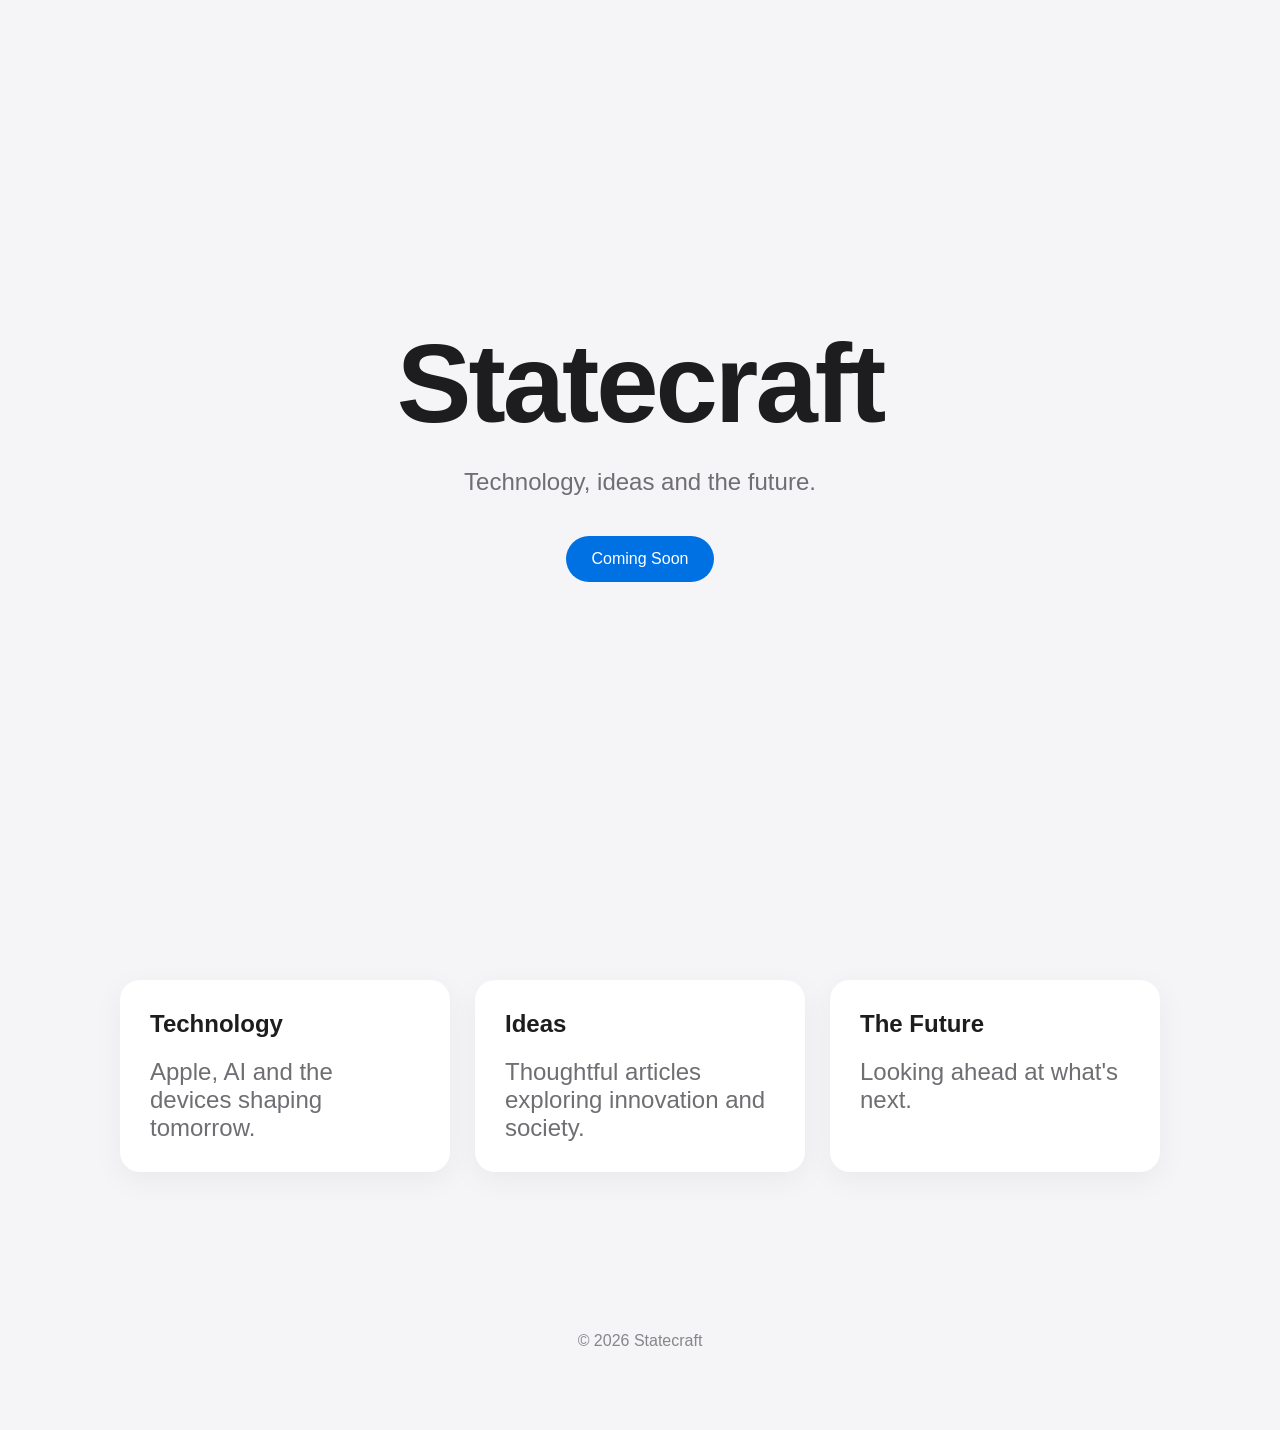
==== index.html @ 0c839ef3 "Create index.html" ====
<!DOCTYPE html>
<html lang="en">
<head>
<meta charset="UTF-8">
<meta name="viewport" content="width=device-width, initial-scale=1.0">

<title>Statecraft</title>

<style>

*{
    margin:0;
    padding:0;
    box-sizing:border-box;
}

body{
    font-family:-apple-system,BlinkMacSystemFont,"SF Pro Display",sans-serif;
    background:#f5f5f7;
    color:#1d1d1f;
}

.hero{
    height:100vh;
    display:flex;
    flex-direction:column;
    justify-content:center;
    align-items:center;
    text-align:center;
    padding:40px;
}

h1{
    font-size:clamp(4rem,10vw,7rem);
    font-weight:700;
    letter-spacing:-3px;
}

p{
    margin-top:20px;
    font-size:1.5rem;
    color:#6e6e73;
    max-width:700px;
}

.button{
    margin-top:40px;
    background:#0071e3;
    color:white;
    text-decoration:none;
    padding:14px 26px;
    border-radius:999px;
    transition:.25s;
}

.button:hover{
    background:#0077ED;
}

section{
    max-width:1100px;
    margin:auto;
    padding:80px 30px;
}

.cards{
    display:grid;
    grid-template-columns:repeat(auto-fit,minmax(260px,1fr));
    gap:25px;
}

.card{
    background:white;
    padding:30px;
    border-radius:20px;
    box-shadow:0 8px 30px rgba(0,0,0,.05);
}

.card h2{
    margin-bottom:10px;
}

footer{
    text-align:center;
    padding:80px 30px;
    color:#86868b;
}

</style>

</head>

<body>

<div class="hero">

<h1>Statecraft</h1>

<p>
Technology, ideas and the future.
</p>

<a class="button" href="#articles">
Coming Soon
</a>

</div>

<section id="articles">

<div class="cards">

<div class="card">
<h2>Technology</h2>
<p>Apple, AI and the devices shaping tomorrow.</p>
</div>

<div class="card">
<h2>Ideas</h2>
<p>Thoughtful articles exploring innovation and society.</p>
</div>

<div class="card">
<h2>The Future</h2>
<p>Looking ahead at what's next.</p>
</div>

</div>

</section>

<footer>

© 2026 Statecraft

</footer>

</body>
</html>
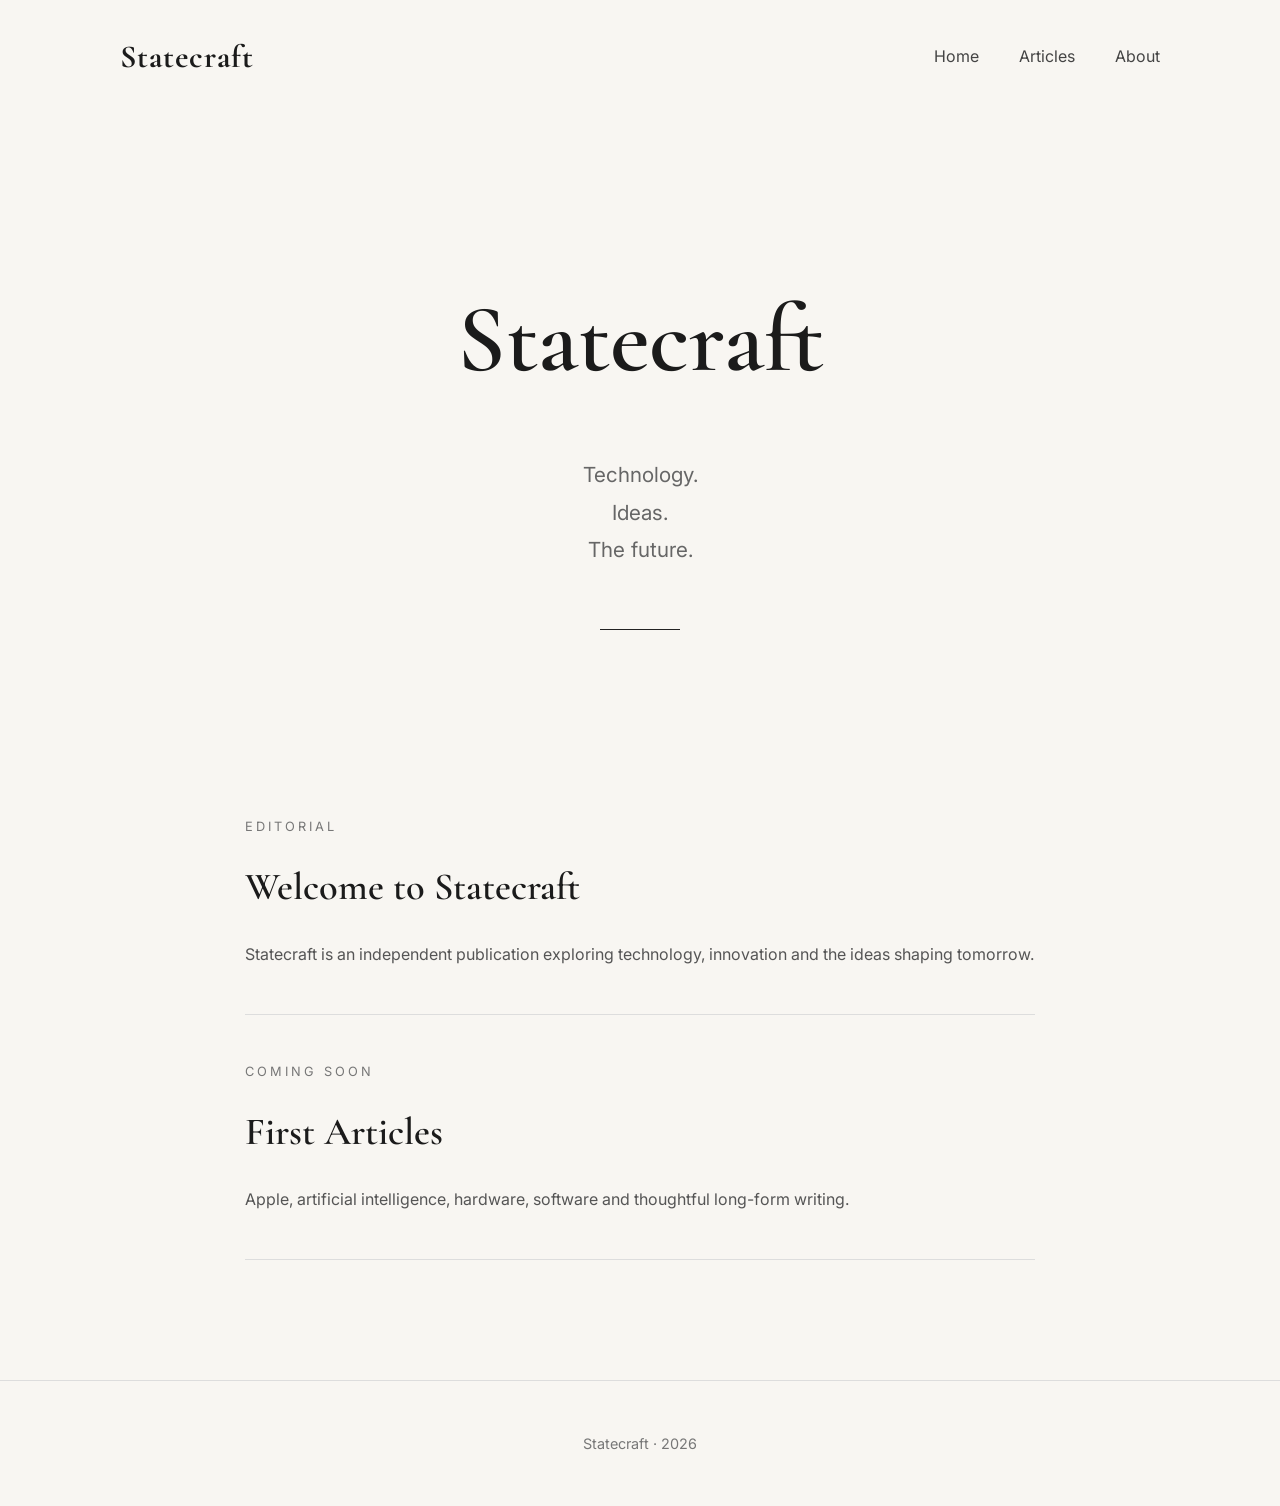
==== commit e64a0df8: "Update index.html" ====
--- a/index.html
+++ b/index.html
@@ -1,10 +1,16 @@
 <!DOCTYPE html>
 <html lang="en">
 <head>
+
 <meta charset="UTF-8">
-<meta name="viewport" content="width=device-width, initial-scale=1.0">
+<meta name="viewport" content="width=device-width, initial-scale=1">
 
 <title>Statecraft</title>
+
+<link rel="preconnect" href="https://fonts.googleapis.com">
+<link rel="preconnect" href="https://fonts.gstatic.com" crossorigin>
+
+<link href="https://fonts.googleapis.com/css2?family=Cormorant+Garamond:wght@500;600;700&family=Inter:wght@300;400;500&display=swap" rel="stylesheet">
 
 <style>
 
@@ -15,75 +21,149 @@
 }
 
 body{
-    font-family:-apple-system,BlinkMacSystemFont,"SF Pro Display",sans-serif;
-    background:#f5f5f7;
-    color:#1d1d1f;
-}
-
-.hero{
-    height:100vh;
-    display:flex;
-    flex-direction:column;
-    justify-content:center;
-    align-items:center;
-    text-align:center;
-    padding:40px;
-}
-
-h1{
-    font-size:clamp(4rem,10vw,7rem);
-    font-weight:700;
-    letter-spacing:-3px;
-}
-
-p{
-    margin-top:20px;
-    font-size:1.5rem;
-    color:#6e6e73;
-    max-width:700px;
-}
-
-.button{
-    margin-top:40px;
-    background:#0071e3;
-    color:white;
-    text-decoration:none;
-    padding:14px 26px;
-    border-radius:999px;
-    transition:.25s;
-}
-
-.button:hover{
-    background:#0077ED;
-}
-
-section{
+
+    background:#f8f6f2;
+    color:#1b1b1b;
+    font-family:Inter,sans-serif;
+    line-height:1.8;
+
+}
+
+nav{
+
     max-width:1100px;
     margin:auto;
-    padding:80px 30px;
-}
-
-.cards{
-    display:grid;
-    grid-template-columns:repeat(auto-fit,minmax(260px,1fr));
-    gap:25px;
-}
-
-.card{
-    background:white;
-    padding:30px;
-    border-radius:20px;
-    box-shadow:0 8px 30px rgba(0,0,0,.05);
-}
-
-.card h2{
-    margin-bottom:10px;
+
+    display:flex;
+    justify-content:space-between;
+    align-items:center;
+
+    padding:28px 30px;
+
+}
+
+.logo{
+
+    font-family:"Cormorant Garamond",serif;
+    font-size:2rem;
+    letter-spacing:1px;
+    font-weight:700;
+
+}
+
+nav ul{
+
+    display:flex;
+    gap:40px;
+    list-style:none;
+
+}
+
+nav a{
+
+    text-decoration:none;
+    color:#444;
+
+}
+
+.hero{
+
+    max-width:900px;
+    margin:140px auto;
+
+    padding:0 30px;
+    text-align:center;
+
+}
+
+.hero h1{
+
+    font-family:"Cormorant Garamond",serif;
+    font-size:6rem;
+    font-weight:600;
+
+}
+
+.hero p{
+
+    margin-top:30px;
+
+    font-size:1.3rem;
+
+    color:#666;
+
+}
+
+.line{
+
+    width:80px;
+    height:1px;
+    background:#222;
+
+    margin:60px auto;
+
+}
+
+.content{
+
+    max-width:850px;
+    margin:auto;
+
+    padding:0 30px 120px;
+
+}
+
+.article{
+
+    padding:45px 0;
+    border-bottom:1px solid #ddd;
+
+}
+
+.category{
+
+    text-transform:uppercase;
+
+    font-size:.8rem;
+
+    letter-spacing:3px;
+
+    color:#777;
+
+}
+
+.article h2{
+
+    margin-top:15px;
+
+    font-family:"Cormorant Garamond",serif;
+
+    font-size:2.4rem;
+
+    font-weight:600;
+
+}
+
+.article p{
+
+    margin-top:18px;
+
+    color:#555;
+
 }
 
 footer{
+
+    border-top:1px solid #ddd;
+
     text-align:center;
-    padding:80px 30px;
-    color:#86868b;
+
+    padding:50px;
+
+    color:#777;
+
+    font-size:.9rem;
+
 }
 
 </style>
@@ -92,38 +172,87 @@
 
 <body>
 
-<div class="hero">
+<nav>
+
+<div class="logo">
+
+Statecraft
+
+</div>
+
+<ul>
+
+<li><a href="#">Home</a></li>
+
+<li><a href="#">Articles</a></li>
+
+<li><a href="#">About</a></li>
+
+</ul>
+
+</nav>
+
+<section class="hero">
 
 <h1>Statecraft</h1>
 
 <p>
-Technology, ideas and the future.
+
+Technology.<br>
+
+Ideas.<br>
+
+The future.
+
 </p>
 
-<a class="button" href="#articles">
+<div class="line"></div>
+
+</section>
+
+<section class="content">
+
+<div class="article">
+
+<div class="category">
+
+Editorial
+
+</div>
+
+<h2>
+
+Welcome to Statecraft
+
+</h2>
+
+<p>
+
+Statecraft is an independent publication exploring technology, innovation and the ideas shaping tomorrow.
+
+</p>
+
+</div>
+
+<div class="article">
+
+<div class="category">
+
 Coming Soon
-</a>
-
-</div>
-
-<section id="articles">
-
-<div class="cards">
-
-<div class="card">
-<h2>Technology</h2>
-<p>Apple, AI and the devices shaping tomorrow.</p>
-</div>
-
-<div class="card">
-<h2>Ideas</h2>
-<p>Thoughtful articles exploring innovation and society.</p>
-</div>
-
-<div class="card">
-<h2>The Future</h2>
-<p>Looking ahead at what's next.</p>
-</div>
+
+</div>
+
+<h2>
+
+First Articles
+
+</h2>
+
+<p>
+
+Apple, artificial intelligence, hardware, software and thoughtful long-form writing.
+
+</p>
 
 </div>
 
@@ -131,9 +260,10 @@
 
 <footer>
 
-© 2026 Statecraft
+Statecraft · 2026
 
 </footer>
 
 </body>
+
 </html>
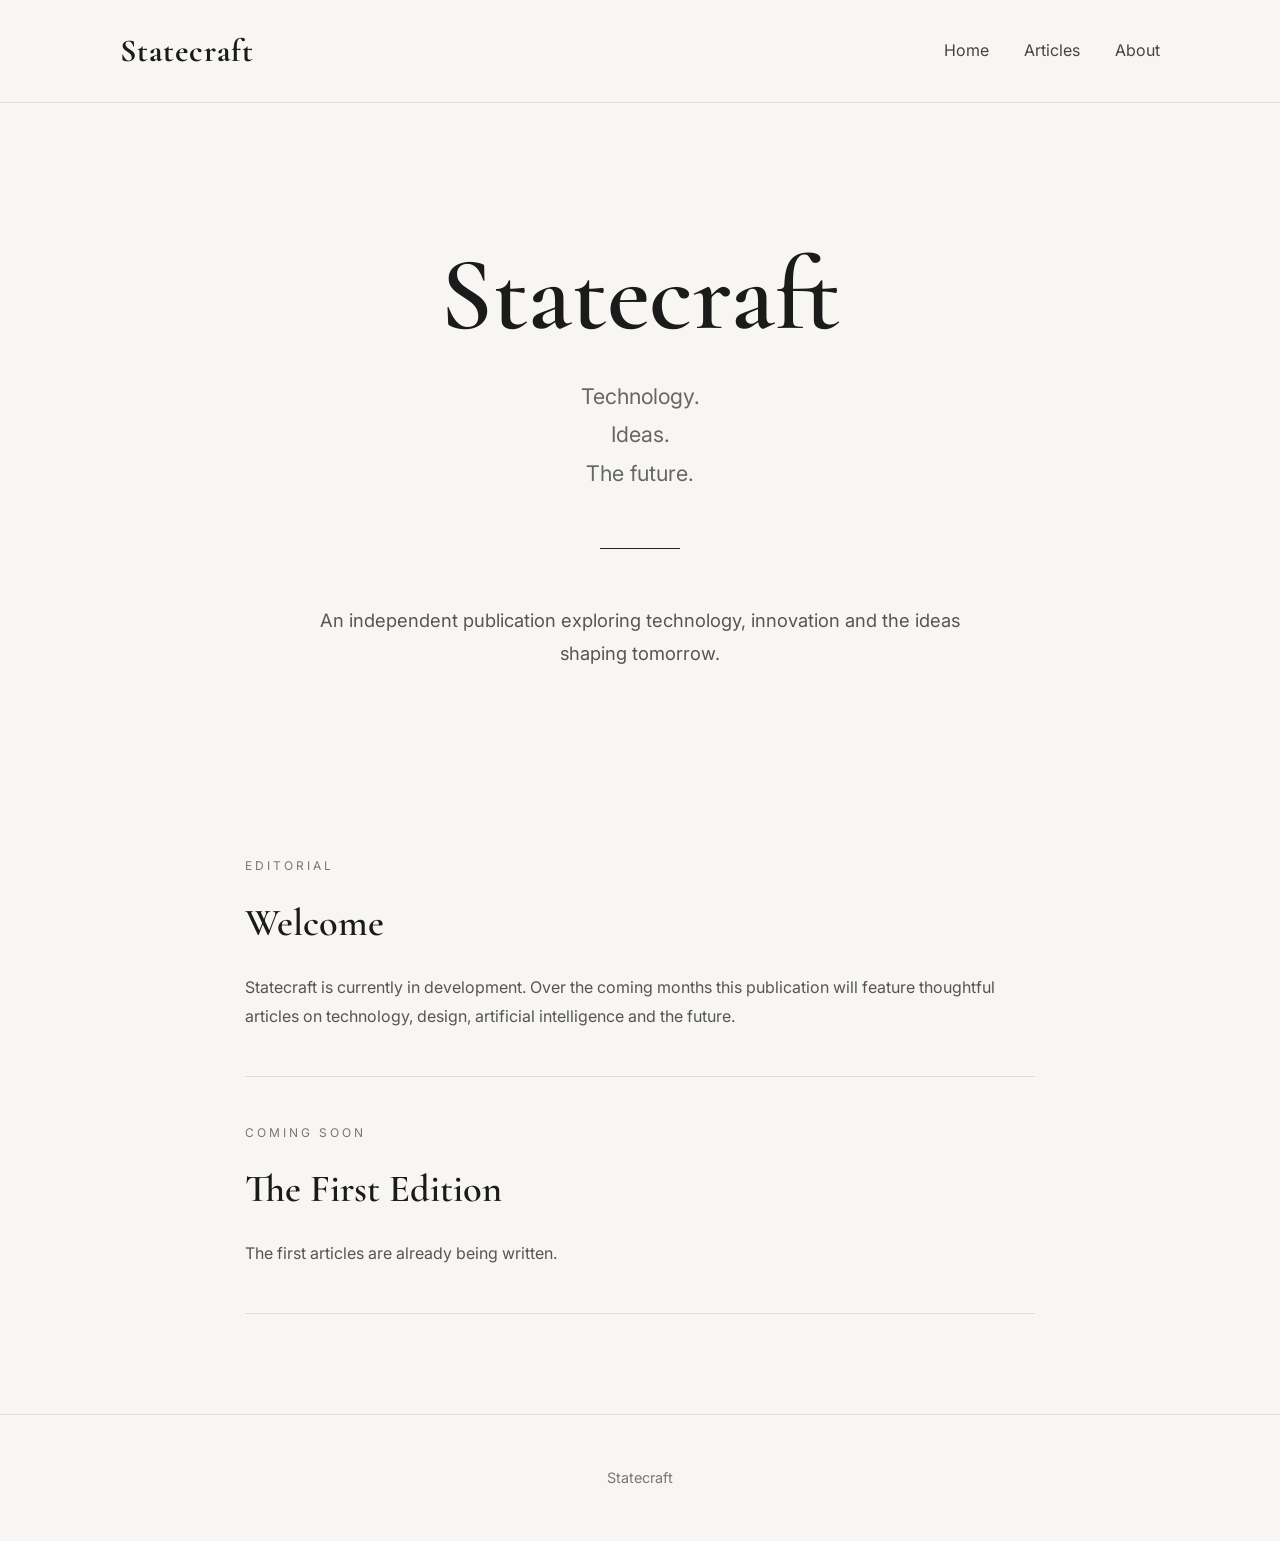
==== commit e2150fb3: "Update index.html" ====
--- a/index.html
+++ b/index.html
@@ -3,7 +3,7 @@
 <head>
 
 <meta charset="UTF-8">
-<meta name="viewport" content="width=device-width, initial-scale=1">
+<meta name="viewport" content="width=device-width, initial-scale=1.0">
 
 <title>Statecraft</title>
 
@@ -20,25 +20,33 @@
     box-sizing:border-box;
 }
 
+html{
+    scroll-behavior:smooth;
+}
+
 body{
-
     background:#f8f6f2;
     color:#1b1b1b;
     font-family:Inter,sans-serif;
     line-height:1.8;
-
 }
 
 nav{
+
+    width:100%;
+    border-bottom:1px solid #ddd;
+    background:#f8f6f2;
+
+}
+
+.nav-container{
 
     max-width:1100px;
     margin:auto;
-
     display:flex;
     justify-content:space-between;
     align-items:center;
-
-    padding:28px 30px;
+    padding:22px 30px;
 
 }
 
@@ -46,16 +54,16 @@
 
     font-family:"Cormorant Garamond",serif;
     font-size:2rem;
+    font-weight:700;
     letter-spacing:1px;
-    font-weight:700;
 
 }
 
 nav ul{
 
     display:flex;
-    gap:40px;
     list-style:none;
+    gap:35px;
 
 }
 
@@ -63,6 +71,13 @@
 
     text-decoration:none;
     color:#444;
+    transition:.2s;
+
+}
+
+nav a:hover{
+
+    color:#000;
 
 }
 
@@ -70,46 +85,51 @@
 
     max-width:900px;
     margin:140px auto;
-
+    text-align:center;
     padding:0 30px;
-    text-align:center;
 
 }
 
 .hero h1{
 
     font-family:"Cormorant Garamond",serif;
-    font-size:6rem;
+    font-size:clamp(4rem,10vw,6.5rem);
     font-weight:600;
-
-}
-
-.hero p{
+    line-height:1;
+
+}
+
+.tagline{
 
     margin-top:30px;
-
-    font-size:1.3rem;
-
+    font-size:1.35rem;
     color:#666;
 
 }
 
-.line{
+.divider{
 
     width:80px;
     height:1px;
     background:#222;
-
-    margin:60px auto;
-
-}
-
-.content{
+    margin:55px auto;
+
+}
+
+.intro{
+
+    font-size:1.15rem;
+    max-width:650px;
+    margin:auto;
+    color:#555;
+
+}
+
+main{
 
     max-width:850px;
     margin:auto;
-
-    padding:0 30px 120px;
+    padding:0 30px 100px;
 
 }
 
@@ -123,45 +143,34 @@
 .category{
 
     text-transform:uppercase;
-
-    font-size:.8rem;
-
     letter-spacing:3px;
-
+    font-size:.75rem;
     color:#777;
 
 }
 
 .article h2{
 
+    margin-top:12px;
+    font-family:"Cormorant Garamond",serif;
+    font-size:2.4rem;
+    font-weight:600;
+
+}
+
+.article p{
+
     margin-top:15px;
-
-    font-family:"Cormorant Garamond",serif;
-
-    font-size:2.4rem;
-
-    font-weight:600;
-
-}
-
-.article p{
-
-    margin-top:18px;
-
     color:#555;
 
 }
 
 footer{
 
+    text-align:center;
+    padding:50px;
     border-top:1px solid #ddd;
-
-    text-align:center;
-
-    padding:50px;
-
     color:#777;
-
     font-size:.9rem;
 
 }
@@ -174,96 +183,81 @@
 
 <nav>
 
+<div class="nav-container">
+
 <div class="logo">
-
 Statecraft
-
 </div>
 
 <ul>
-
 <li><a href="#">Home</a></li>
-
 <li><a href="#">Articles</a></li>
-
 <li><a href="#">About</a></li>
-
 </ul>
 
+</div>
+
 </nav>
 
 <section class="hero">
 
 <h1>Statecraft</h1>
 
+<p class="tagline">
+
+Technology.<br>
+Ideas.<br>
+The future.
+
+</p>
+
+<div class="divider"></div>
+
+<p class="intro">
+
+An independent publication exploring technology, innovation and the ideas shaping tomorrow.
+
+</p>
+
+</section>
+
+<main>
+
+<div class="article">
+
+<div class="category">Editorial</div>
+
+<h2>Welcome</h2>
+
 <p>
 
-Technology.<br>
-
-Ideas.<br>
-
-The future.
-
-</p>
-
-<div class="line"></div>
-
-</section>
-
-<section class="content">
+Statecraft is currently in development. Over the coming months this publication will feature thoughtful articles on technology, design, artificial intelligence and the future.
+
+</p>
+
+</div>
 
 <div class="article">
 
-<div class="category">
-
-Editorial
-
-</div>
-
-<h2>
-
-Welcome to Statecraft
-
-</h2>
+<div class="category">Coming Soon</div>
+
+<h2>The First Edition</h2>
 
 <p>
 
-Statecraft is an independent publication exploring technology, innovation and the ideas shaping tomorrow.
-
-</p>
-
-</div>
-
-<div class="article">
-
-<div class="category">
-
-Coming Soon
-
-</div>
-
-<h2>
-
-First Articles
-
-</h2>
-
-<p>
-
-Apple, artificial intelligence, hardware, software and thoughtful long-form writing.
-
-</p>
-
-</div>
-
-</section>
+The first articles are already being written.
+
+</p>
+
+</div>
+
+</main>
 
 <footer>
 
-Statecraft · 2026
+Statecraft
 
 </footer>
 
 </body>
-
 </html>
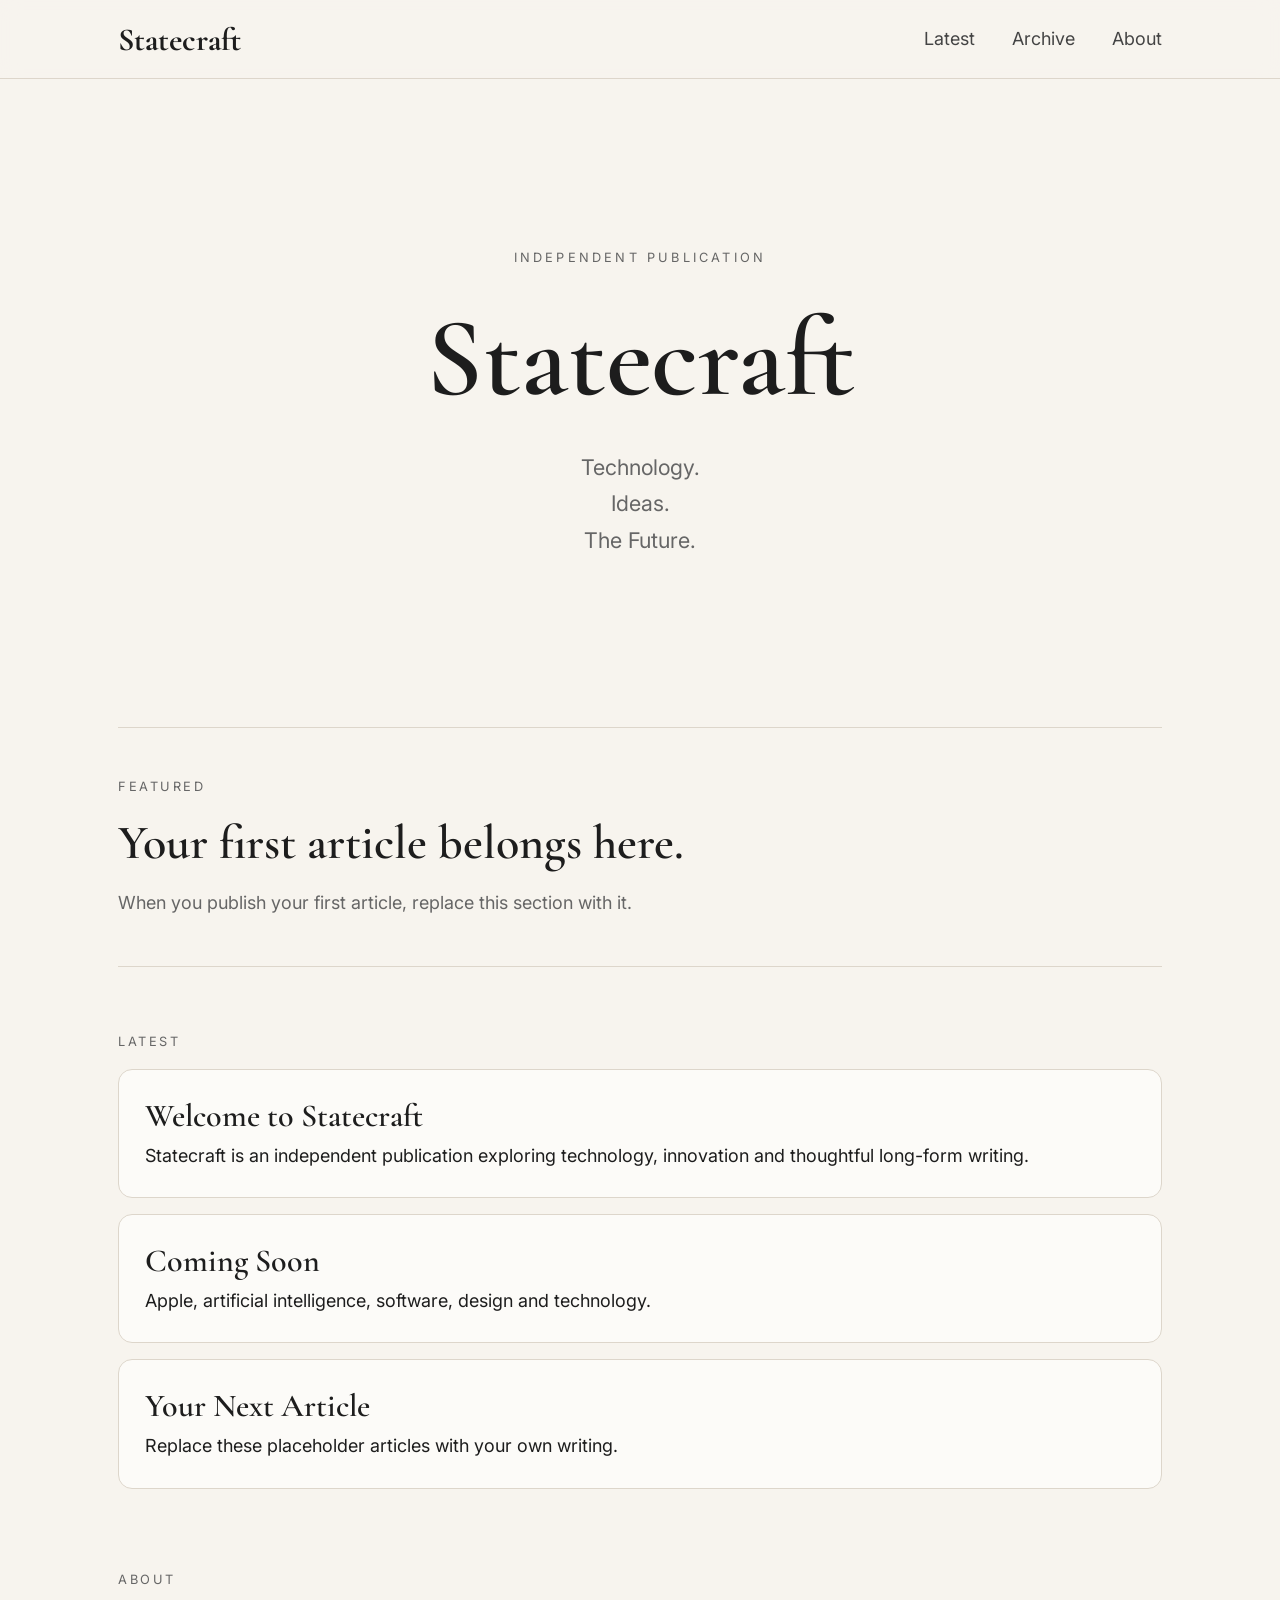
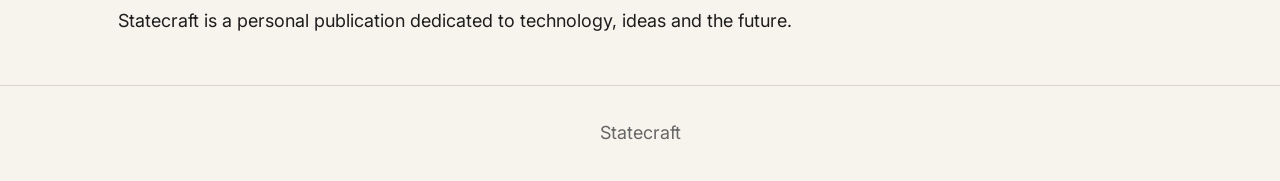
==== commit 13c4277e: "Update index.html" ====
--- a/index.html
+++ b/index.html
@@ -1,261 +1,173 @@
 <!DOCTYPE html>
 <html lang="en">
 <head>
+    <meta charset="UTF-8">
+    <meta name="viewport" content="width=device-width, initial-scale=1.0">
 
-<meta charset="UTF-8">
-<meta name="viewport" content="width=device-width, initial-scale=1.0">
+    <title>Statecraft</title>
 
-<title>Statecraft</title>
+    <link rel="preconnect" href="https://fonts.googleapis.com">
+    <link rel="preconnect" href="https://fonts.gstatic.com" crossorigin>
 
-<link rel="preconnect" href="https://fonts.googleapis.com">
-<link rel="preconnect" href="https://fonts.gstatic.com" crossorigin>
+    <link href="https://fonts.googleapis.com/css2?family=Cormorant+Garamond:wght@500;600;700&family=Inter:wght@300;400;500;600&display=swap" rel="stylesheet">
 
-<link href="https://fonts.googleapis.com/css2?family=Cormorant+Garamond:wght@500;600;700&family=Inter:wght@300;400;500&display=swap" rel="stylesheet">
-
-<style>
-
-*{
-    margin:0;
-    padding:0;
-    box-sizing:border-box;
-}
-
-html{
-    scroll-behavior:smooth;
-}
-
-body{
-    background:#f8f6f2;
-    color:#1b1b1b;
-    font-family:Inter,sans-serif;
-    line-height:1.8;
-}
-
-nav{
-
-    width:100%;
-    border-bottom:1px solid #ddd;
-    background:#f8f6f2;
-
-}
-
-.nav-container{
-
-    max-width:1100px;
-    margin:auto;
-    display:flex;
-    justify-content:space-between;
-    align-items:center;
-    padding:22px 30px;
-
-}
-
-.logo{
-
-    font-family:"Cormorant Garamond",serif;
-    font-size:2rem;
-    font-weight:700;
-    letter-spacing:1px;
-
-}
-
-nav ul{
-
-    display:flex;
-    list-style:none;
-    gap:35px;
-
-}
-
-nav a{
-
-    text-decoration:none;
-    color:#444;
-    transition:.2s;
-
-}
-
-nav a:hover{
-
-    color:#000;
-
-}
-
-.hero{
-
-    max-width:900px;
-    margin:140px auto;
-    text-align:center;
-    padding:0 30px;
-
-}
-
-.hero h1{
-
-    font-family:"Cormorant Garamond",serif;
-    font-size:clamp(4rem,10vw,6.5rem);
-    font-weight:600;
-    line-height:1;
-
-}
-
-.tagline{
-
-    margin-top:30px;
-    font-size:1.35rem;
-    color:#666;
-
-}
-
-.divider{
-
-    width:80px;
-    height:1px;
-    background:#222;
-    margin:55px auto;
-
-}
-
-.intro{
-
-    font-size:1.15rem;
-    max-width:650px;
-    margin:auto;
-    color:#555;
-
-}
-
-main{
-
-    max-width:850px;
-    margin:auto;
-    padding:0 30px 100px;
-
-}
-
-.article{
-
-    padding:45px 0;
-    border-bottom:1px solid #ddd;
-
-}
-
-.category{
-
-    text-transform:uppercase;
-    letter-spacing:3px;
-    font-size:.75rem;
-    color:#777;
-
-}
-
-.article h2{
-
-    margin-top:12px;
-    font-family:"Cormorant Garamond",serif;
-    font-size:2.4rem;
-    font-weight:600;
-
-}
-
-.article p{
-
-    margin-top:15px;
-    color:#555;
-
-}
-
-footer{
-
-    text-align:center;
-    padding:50px;
-    border-top:1px solid #ddd;
-    color:#777;
-    font-size:.9rem;
-
-}
-
-</style>
+    <link rel="stylesheet" href="style.css">
 
 </head>
 
 <body>
 
+<header>
+
+<div class="container nav">
+
+<a href="#" class="brand">
+Statecraft
+</a>
+
 <nav>
 
-<div class="nav-container">
+<a href="#latest">Latest</a>
+<a href="#archive">Archive</a>
+<a href="#about">About</a>
 
-<div class="logo">
-Statecraft
-</div>
-
-<ul>
-<li><a href="#">Home</a></li>
-<li><a href="#">Articles</a></li>
-<li><a href="#">About</a></li>
-</ul>
+</nav>
 
 </div>
 
-</nav>
+</header>
 
 <section class="hero">
 
-<h1>Statecraft</h1>
+<div class="container">
+
+<p class="eyebrow">
+Independent Publication
+</p>
+
+<h1>
+Statecraft
+</h1>
 
 <p class="tagline">
 
 Technology.<br>
 Ideas.<br>
-The future.
+The Future.
 
 </p>
 
-<div class="divider"></div>
+</div>
 
-<p class="intro">
+</section>
 
-An independent publication exploring technology, innovation and the ideas shaping tomorrow.
+<main class="container">
+
+<section class="featured">
+
+<p class="section-title">
+
+Featured
+
+</p>
+
+<h2>
+
+Your first article belongs here.
+
+</h2>
+
+<p class="meta">
+
+When you publish your first article, replace this section with it.
 
 </p>
 
 </section>
 
-<main>
+<section id="latest">
 
-<div class="article">
+<p class="section-title">
 
-<div class="category">Editorial</div>
+Latest
 
-<h2>Welcome</h2>
+</p>
+
+<article class="card">
+
+<h3>
+
+Welcome to Statecraft
+
+</h3>
 
 <p>
 
-Statecraft is currently in development. Over the coming months this publication will feature thoughtful articles on technology, design, artificial intelligence and the future.
+Statecraft is an independent publication exploring technology, innovation and thoughtful long-form writing.
 
 </p>
 
-</div>
+</article>
 
-<div class="article">
+<article class="card">
 
-<div class="category">Coming Soon</div>
+<h3>
 
-<h2>The First Edition</h2>
+Coming Soon
+
+</h3>
 
 <p>
 
-The first articles are already being written.
+Apple, artificial intelligence, software, design and technology.
 
 </p>
 
-</div>
+</article>
+
+<article class="card">
+
+<h3>
+
+Your Next Article
+
+</h3>
+
+<p>
+
+Replace these placeholder articles with your own writing.
+
+</p>
+
+</article>
+
+</section>
+
+<section id="about">
+
+<p class="section-title">
+
+About
+
+</p>
+
+<p>
+
+Statecraft is a personal publication dedicated to technology, ideas and the future.
+
+</p>
+
+</section>
 
 </main>
 
 <footer>
 
+<div class="container">
+
 Statecraft
+
+</div>
 
 </footer>
 
--- a/style.css
+++ b/style.css
@@ -0,0 +1,97 @@
+:root{
+  --bg:#f7f4ee;
+  --text:#1d1d1d;
+  --muted:#666;
+  --line:#ddd6cb;
+  --card:#fcfbf8;
+}
+*{box-sizing:border-box;margin:0;padding:0}
+html{scroll-behavior:smooth}
+body{
+  background:var(--bg);
+  color:var(--text);
+  font:400 18px/1.7 Inter,sans-serif;
+}
+.container{max-width:1100px;margin:auto;padding:0 28px}
+header{
+  position:sticky;top:0;
+  background:rgba(247,244,238,.92);
+  backdrop-filter:blur(10px);
+  border-bottom:1px solid var(--line);
+}
+.nav{display:flex;justify-content:space-between;align-items:center;height:78px}
+.brand{
+  text-decoration:none;color:var(--text);
+  font:700 2rem "Cormorant Garamond",serif;
+}
+nav a{
+  color:#444;text-decoration:none;margin-left:2rem;
+}
+nav a:hover{color:#000}
+.hero{
+  min-height:72vh;
+  display:grid;
+  place-items:center;
+  text-align:center;
+}
+.eyebrow{
+  letter-spacing:.25em;
+  text-transform:uppercase;
+  color:var(--muted);
+  font-size:.8rem;
+}
+h1{
+  font:600 clamp(4rem,10vw,7rem) "Cormorant Garamond",serif;
+  margin:.2em 0;
+}
+.tagline{font-size:1.35rem;color:var(--muted)}
+.featured{
+  border-top:1px solid var(--line);
+  border-bottom:1px solid var(--line);
+  padding:3rem 0;
+}
+.label,.section-title{
+  text-transform:uppercase;
+  letter-spacing:.2em;
+  color:var(--muted);
+  font-size:.8rem;
+  margin-bottom:1rem;
+}
+.featured h2{
+  font:600 3rem "Cormorant Garamond",serif;
+}
+.meta{margin-top:1rem;color:var(--muted)}
+#latest,.about{padding:4rem 0}
+.card{
+  background:var(--card);
+  border:1px solid var(--line);
+  border-radius:14px;
+  padding:1.6rem;
+  margin-bottom:1rem;
+  transition:.2s ease;
+}
+.card:hover{
+  transform:translateY(-3px);
+  box-shadow:0 12px 28px rgba(0,0,0,.06);
+}
+.card h3{
+  font:600 2rem "Cormorant Garamond",serif;
+  margin-bottom:.4rem;
+}
+footer{
+  border-top:1px solid var(--line);
+  text-align:center;
+  color:var(--muted);
+  padding:2rem 0;
+  margin-top:3rem;
+}
+@media (prefers-color-scheme: dark){
+:root{
+  --bg:#131313;
+  --text:#efefef;
+  --muted:#b0b0b0;
+  --line:#303030;
+  --card:#1b1b1b;
+}
+header{background:rgba(19,19,19,.9)}
+}
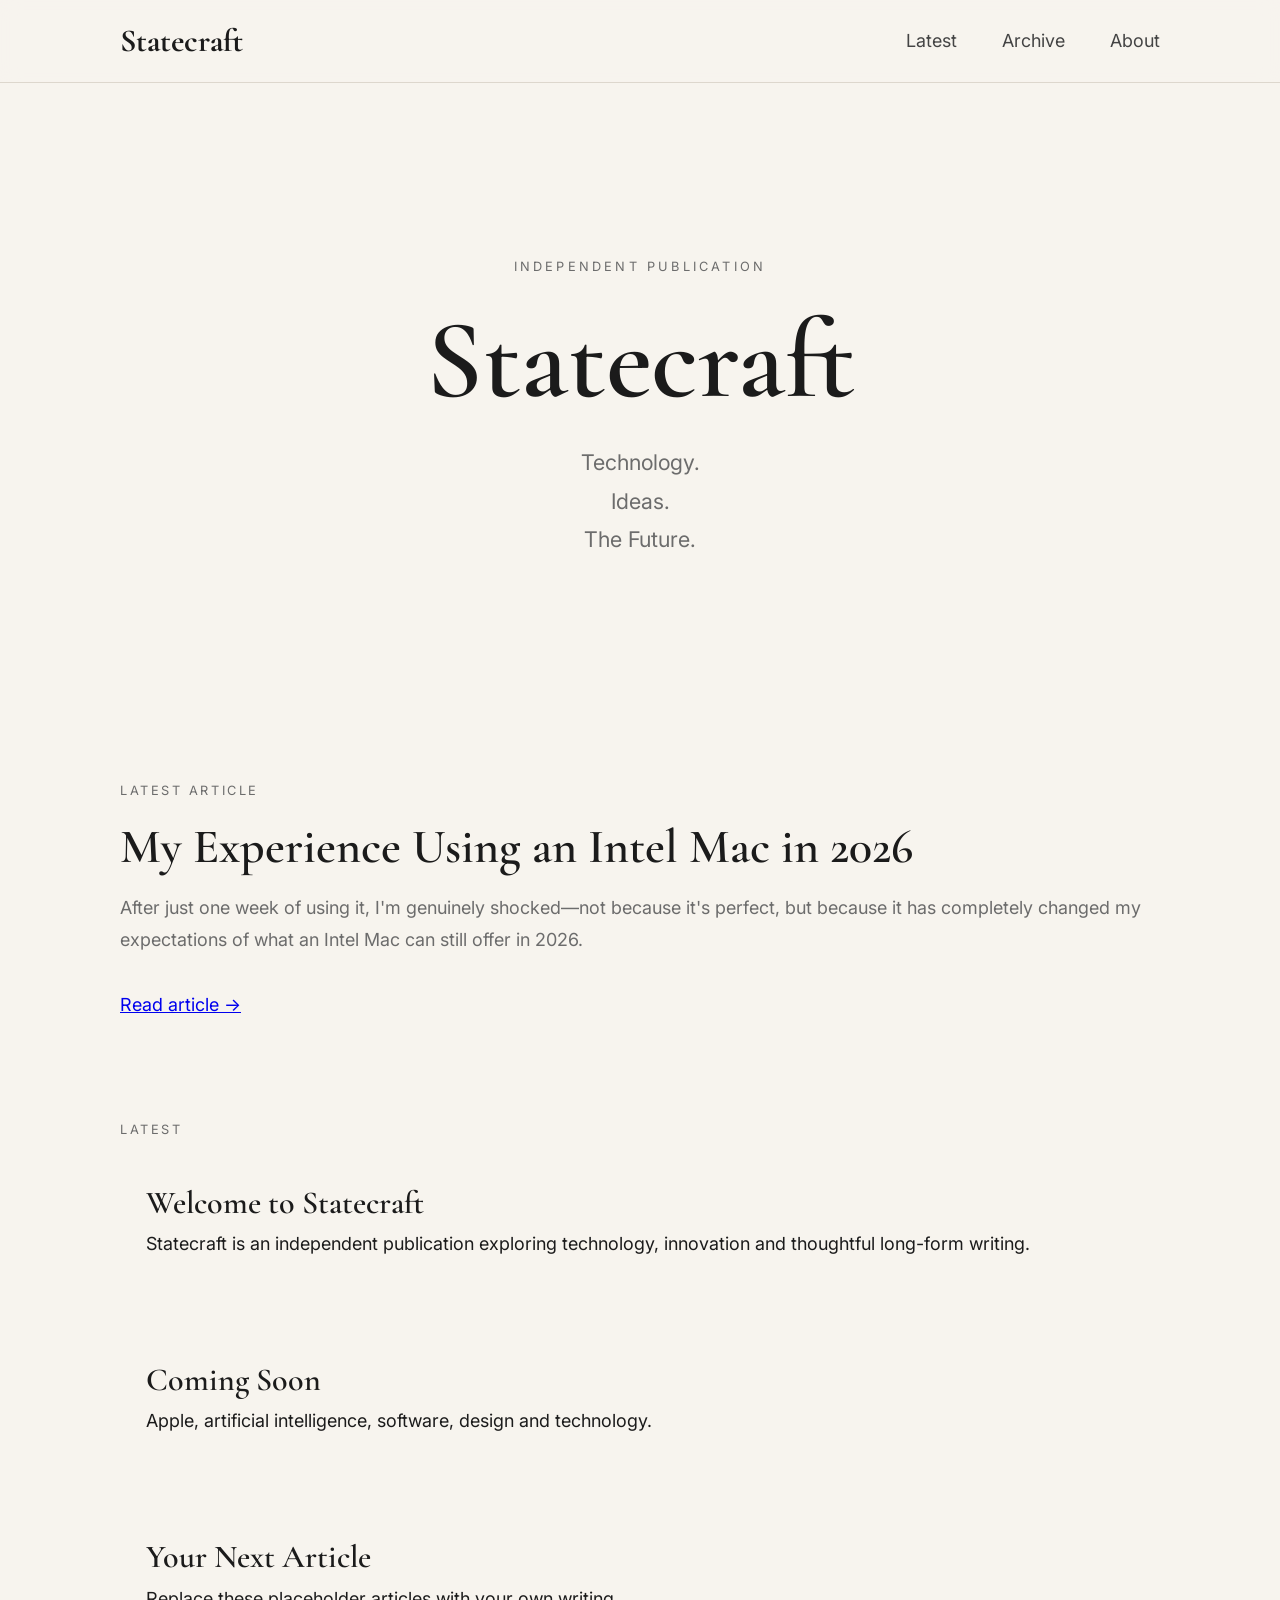
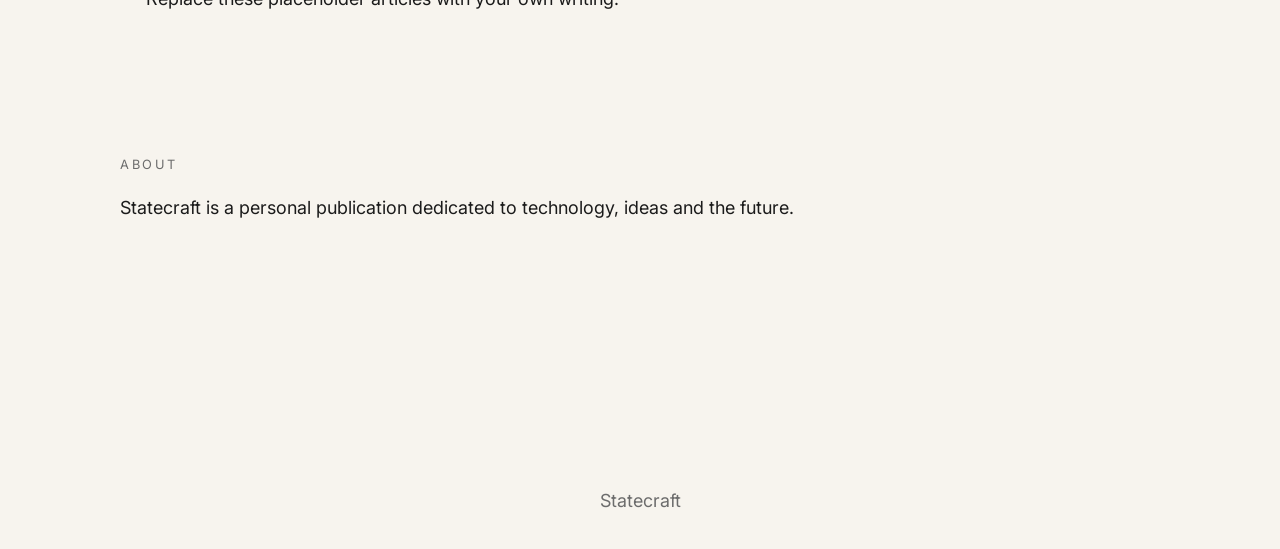
==== commit 7c5ed383: "Update index.html" ====
--- a/index.html
+++ b/index.html
@@ -66,24 +66,23 @@
 <section class="featured">
 
 <p class="section-title">
-
-Featured
-
+Latest Article
 </p>
 
 <h2>
-
-Your first article belongs here.
-
+<a href="intelmac2026.html" style="text-decoration:none;color:inherit;">
+My Experience Using an Intel Mac in 2026
+</a>
 </h2>
 
 <p class="meta">
-
-When you publish your first article, replace this section with it.
-
+After just one week of using it, I'm genuinely shocked—not because it's perfect,
+but because it has completely changed my expectations of what an Intel Mac can still offer in 2026.
 </p>
 
-</section>
+<p style="margin-top:30px;">
+<a href="intelmac2026.html">Read article →</a>
+</p>
 
 <section id="latest">
 
--- a/style.css
+++ b/style.css
@@ -1,40 +1,296 @@
+*{
+    margin:0;
+    padding:0;
+    box-sizing:border-box;
+}
+
 :root{
-  --bg:#f7f4ee;
-  --text:#1d1d1d;
-  --muted:#666;
-  --line:#ddd6cb;
-  --card:#fcfbf8;
-}
-*{box-sizing:border-box;margin:0;padding:0}
-html{scroll-behavior:smooth}
+
+    --background:#f7f4ee;
+    --surface:#fcfbf8;
+
+    --text:#1b1b1b;
+    --muted:#6c6c6c;
+
+    --border:#ddd7cd;
+
+}
+
+html{
+
+    scroll-behavior:smooth;
+
+}
+
 body{
-  background:var(--bg);
-  color:var(--text);
-  font:400 18px/1.7 Inter,sans-serif;
-}
-.container{max-width:1100px;margin:auto;padding:0 28px}
+
+    background:var(--background);
+
+    color:var(--text);
+
+    font-family:Inter,sans-serif;
+
+    font-size:18px;
+
+    line-height:1.8;
+
+}
+
+.container{
+
+    max-width:1100px;
+
+    margin:auto;
+
+    padding:0 30px;
+
+}
+
 header{
-  position:sticky;top:0;
-  background:rgba(247,244,238,.92);
-  backdrop-filter:blur(10px);
-  border-bottom:1px solid var(--line);
-}
-.nav{display:flex;justify-content:space-between;align-items:center;height:78px}
+
+    position:sticky;
+
+    top:0;
+
+    background:rgba(247,244,238,.92);
+
+    backdrop-filter:blur(10px);
+
+    border-bottom:1px solid var(--border);
+
+}
+
+.nav{
+
+    display:flex;
+
+    justify-content:space-between;
+
+    align-items:center;
+
+    height:82px;
+
+}
+
 .brand{
-  text-decoration:none;color:var(--text);
-  font:700 2rem "Cormorant Garamond",serif;
-}
+
+    text-decoration:none;
+
+    color:var(--text);
+
+    font-family:"Cormorant Garamond",serif;
+
+    font-size:2rem;
+
+    font-weight:700;
+
+}
+
 nav a{
-  color:#444;text-decoration:none;margin-left:2rem;
-}
-nav a:hover{color:#000}
+
+    text-decoration:none;
+
+    color:#444;
+
+    margin-left:40px;
+
+    transition:.2s;
+
+}
+
+nav a:hover{
+
+    color:black;
+
+}
+
 .hero{
-  min-height:72vh;
-  display:grid;
-  place-items:center;
-  text-align:center;
-}
+
+    min-height:72vh;
+
+    display:flex;
+
+    align-items:center;
+
+    justify-content:center;
+
+    text-align:center;
+
+}
+
 .eyebrow{
+
+    text-transform:uppercase;
+
+    letter-spacing:4px;
+
+    font-size:.8rem;
+
+    color:var(--muted);
+
+}
+
+.hero h1{
+
+    margin:15px 0;
+
+    font-family:"Cormorant Garamond",serif;
+
+    font-size:clamp(4rem,11vw,7rem);
+
+    font-weight:600;
+
+}
+
+.tagline{
+
+    color:var(--muted);
+
+    font-size:1.4rem;
+
+}
+
+.featured{
+
+    border-top:1px solid var(--border);
+
+    border-bottom:1px solid var(--border);
+
+    padding:70px 0;
+
+}
+
+.section-title{
+
+    text-transform:uppercase;
+
+    letter-spacing:3px;
+
+    font-size:.8rem;
+
+    color:var(--muted);
+
+    margin-bottom:35px;
+
+}
+
+.featured h2{
+
+    font-family:"Cormorant Garamond",serif;
+
+    font-size:3rem;
+
+    font-weight:600;
+
+}
+
+.meta{
+
+    margin-top:15px;
+
+    color:var(--muted);
+
+}
+
+#latest{
+
+    padding:90px 0;
+
+}
+
+.card{
+
+    background:var(--surface);
+
+    border:1px solid var(--border);
+
+    border-radius:16px;
+
+    padding:30px;
+
+    margin-bottom:20px;
+
+    transition:.25s;
+
+}
+
+.card:hover{
+
+    transform:translateY(-4px);
+
+    box-shadow:0 15px 35px rgba(0,0,0,.06);
+
+}
+
+.card h3{
+
+    font-family:"Cormorant Garamond",serif;
+
+    font-size:2rem;
+
+    margin-bottom:10px;
+
+}
+
+#about{
+
+    padding-bottom:100px;
+
+}
+
+footer{
+
+    border-top:1px solid var(--border);
+
+    text-align:center;
+
+    padding:45px;
+
+    color:var(--muted);
+
+}
+
+@media (prefers-color-scheme:dark){
+
+:root{
+
+    --background:#121212;
+
+    --surface:#1b1b1b;
+
+    --text:#f3f3f3;
+
+    --muted:#b7b7b7;
+
+    --border:#303030;
+
+}
+
+header{
+
+    background:rgba(18,18,18,.92);
+
+}
+
+nav a{
+
+    color:#d4d4d4;
+
+}
+
+nav a:hover{
+
+    color:white;
+
+}
+
+.card:hover{
+
+    box-shadow:0 20px 40px rgba(0,0,0,.35);
+
+}
+
+}.eyebrow{
   letter-spacing:.25em;
   text-transform:uppercase;
   color:var(--muted);
@@ -95,3 +351,24 @@
 }
 header{background:rgba(19,19,19,.9)}
 }
+
+main p {
+    margin-bottom: 1.8em;
+}
+
+.article {
+    max-width: 850px;
+    padding: 80px 30px;
+}
+
+.article p {
+    margin-bottom: 1.8em;
+}
+
+.article h1 {
+    margin-bottom: 0.4em;
+}
+
+.article blockquote {
+    margin-bottom: 2.5em;
+}
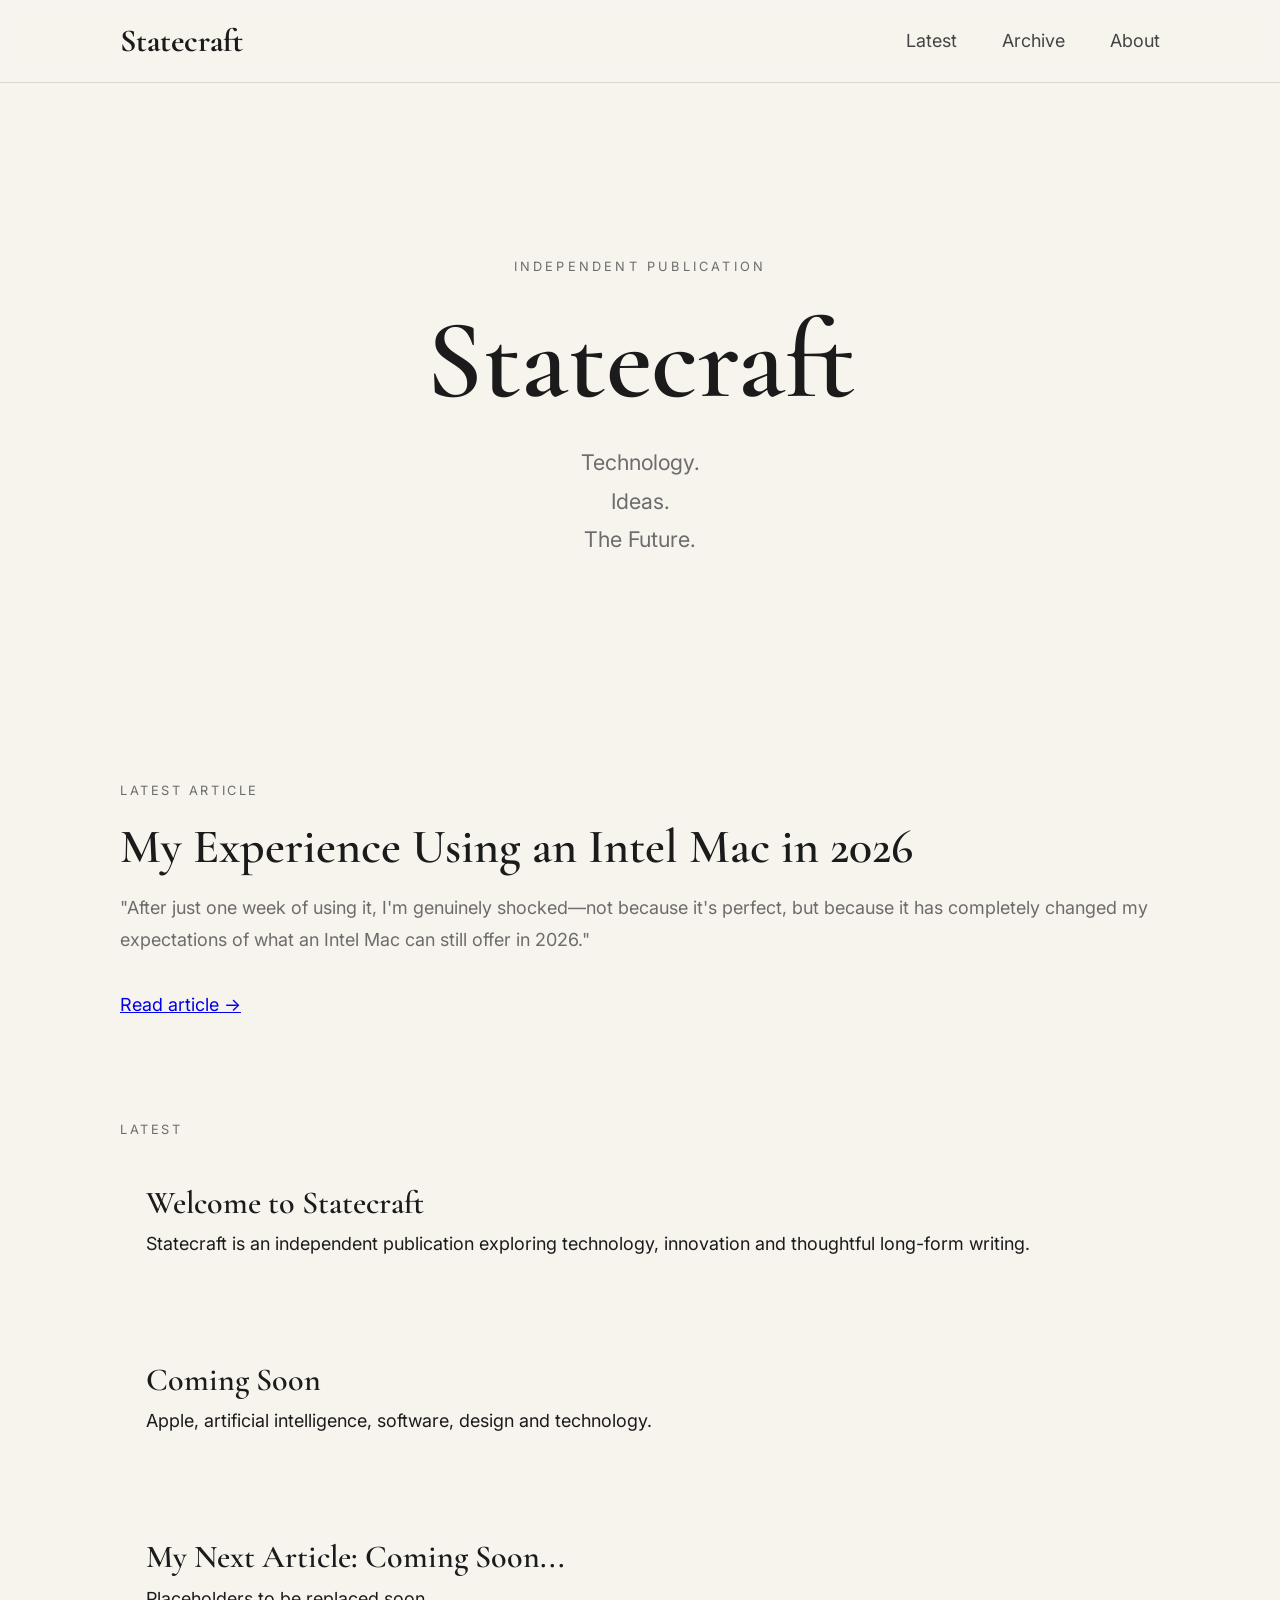
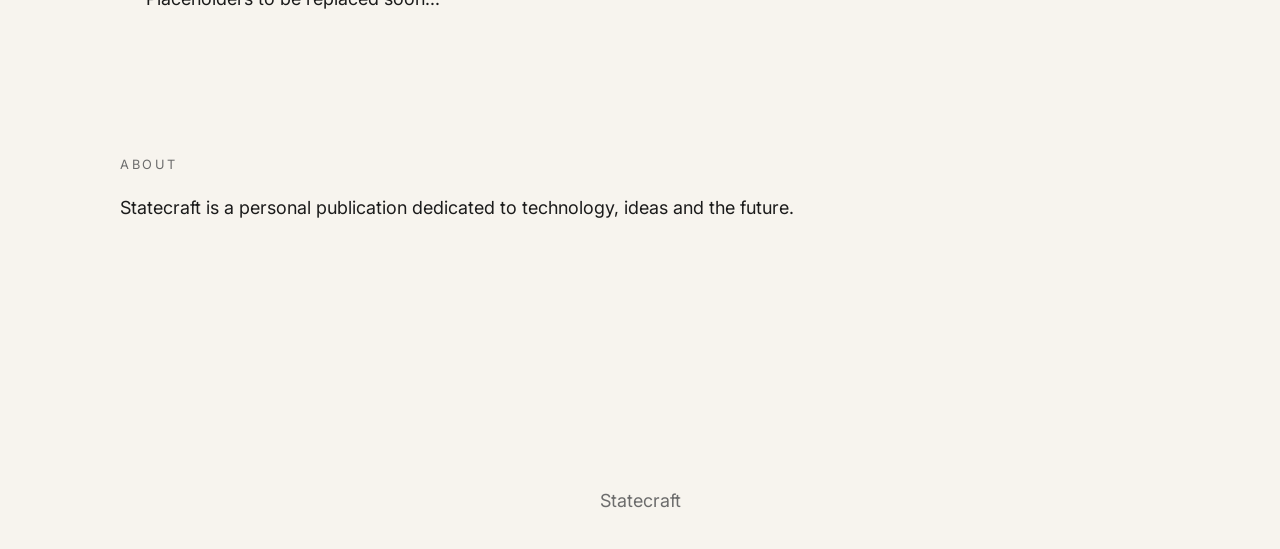
==== commit 1e2c8f73: "Update index.html" ====
--- a/index.html
+++ b/index.html
@@ -76,8 +76,8 @@
 </h2>
 
 <p class="meta">
-After just one week of using it, I'm genuinely shocked—not because it's perfect,
-but because it has completely changed my expectations of what an Intel Mac can still offer in 2026.
+"After just one week of using it, I'm genuinely shocked—not because it's perfect,
+but because it has completely changed my expectations of what an Intel Mac can still offer in 2026."
 </p>
 
 <p style="margin-top:30px;">
@@ -128,13 +128,13 @@
 
 <h3>
 
-Your Next Article
+My Next Article: Coming Soon...
 
 </h3>
 
 <p>
 
-Replace these placeholder articles with your own writing.
+Placeholders to be replaced soon...
 
 </p>
 
